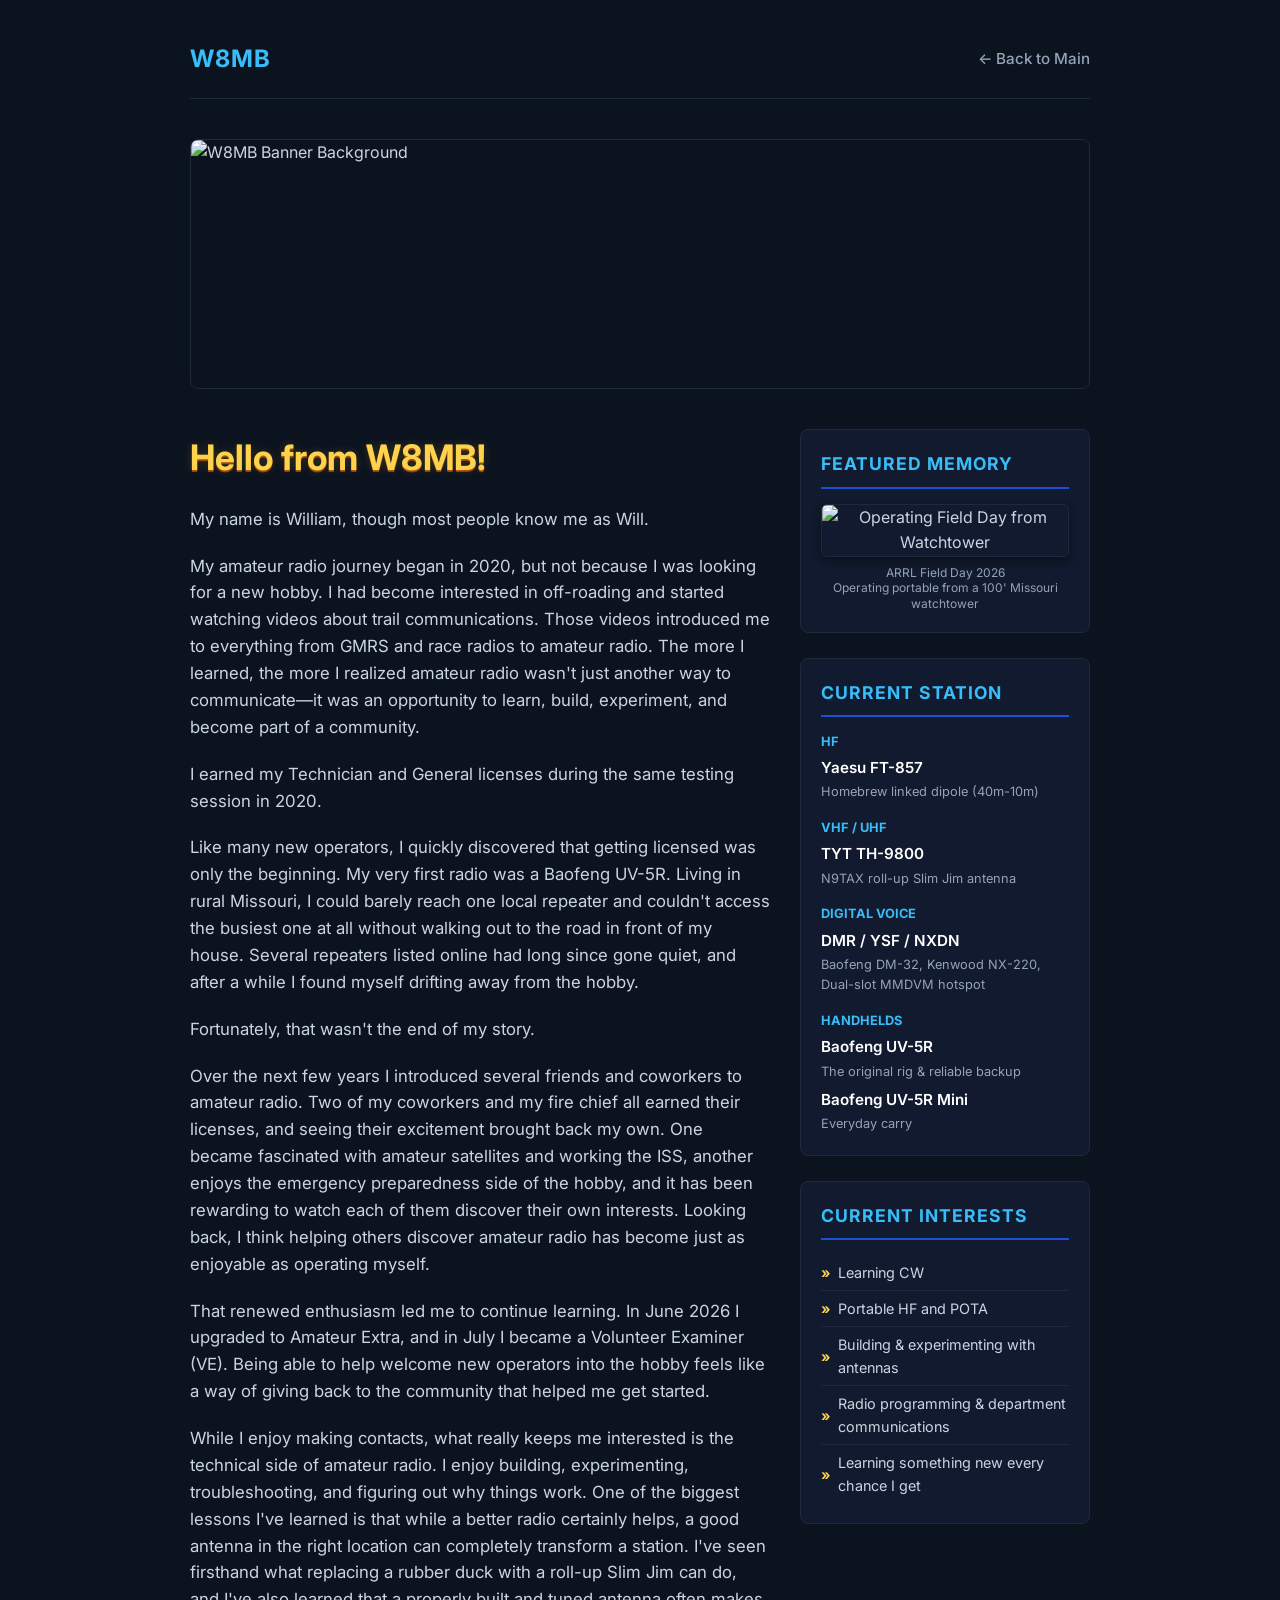
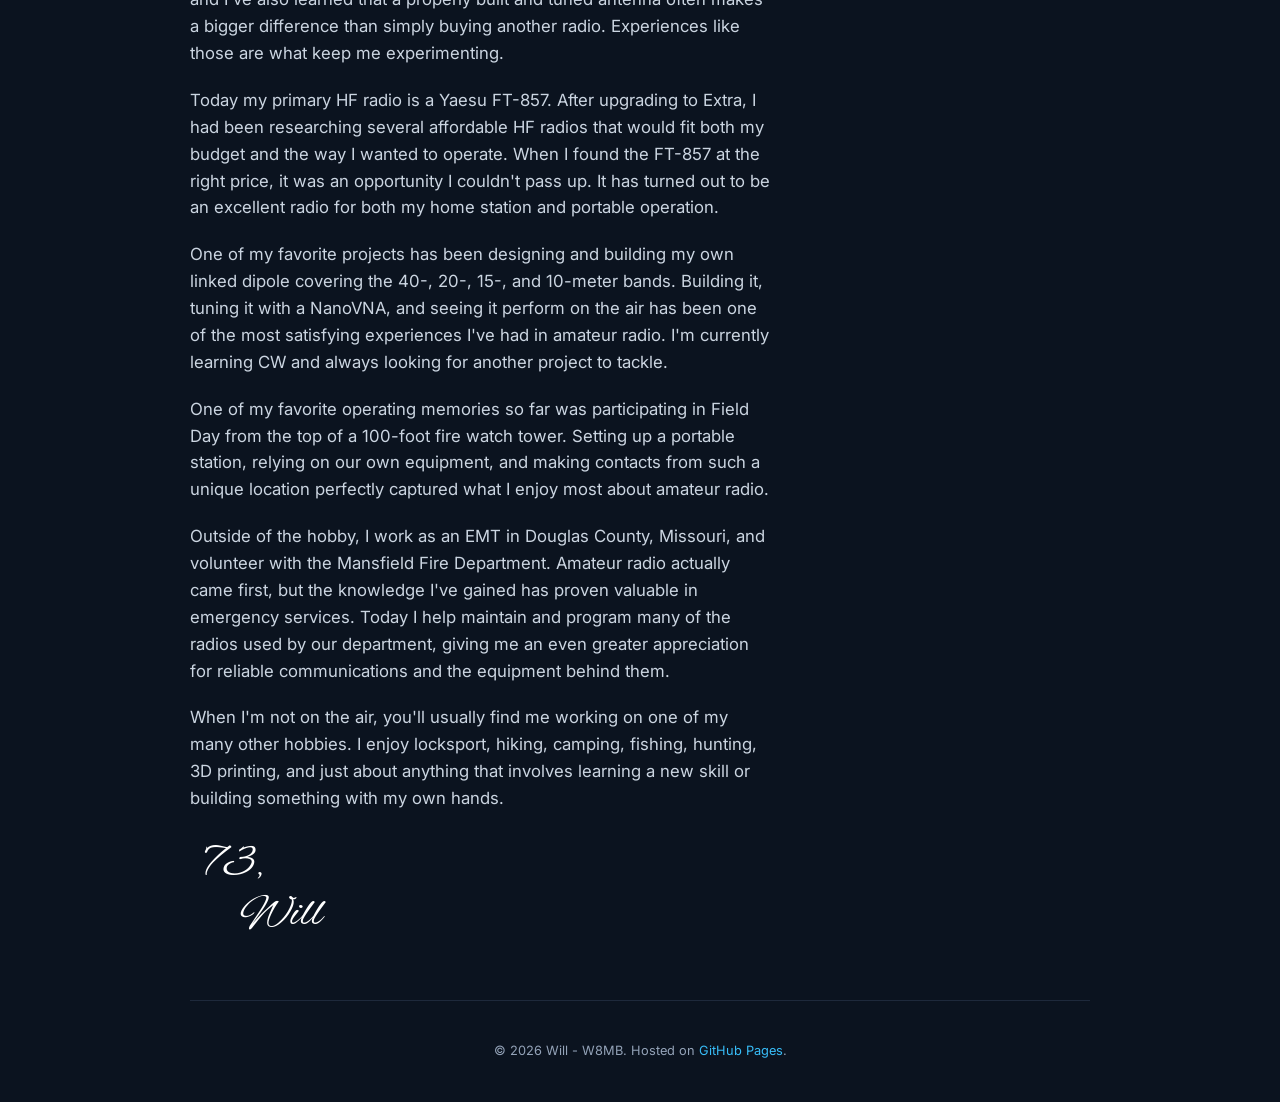
==== about.html @ 71087295 "Create about.html" ====
<!DOCTYPE html>
<html lang="en">
<head>
    <meta charset="UTF-8">
    <meta name="viewport" content="width=device-width, initial-scale=1.0">
    <title>About Me - W8MB</title>
    
    <!-- Google Fonts for Styling -->
    <link rel="preconnect" href="https://fonts.googleapis.com">
    <link rel="preconnect" href="https://fonts.gstatic.com" crossorigin>
    <link href="https://fonts.googleapis.com/css2?family=Alex+Brush&family=Inter:wght@300;400;500;600;700&display=swap" rel="stylesheet">

    <style>
        :root {
            --bg-main: #0b131f;
            --bg-card: #111a2e;
            --bg-accent: #0f172a;
            --border-color: #1e293b;
            --text-primary: #ffffff;
            --text-secondary: #cbd5e1;
            --text-muted: #94a3b8;
            --color-blue: #38bdf8;
            --color-gold: #fcd34d;
            --color-gold-hover: #f59e0b;
        }

        * {
            box-sizing: border-box;
            margin: 0;
            padding: 0;
        }

        body {
            background-color: var(--bg-main);
            color: var(--text-secondary);
            font-family: 'Inter', sans-serif;
            line-height: 1.6;
            padding: 40px 20px;
        }

        .container {
            max-width: 900px;
            margin: 0 auto;
        }

        /* Navigation Header */
        header {
            display: flex;
            justify-content: space-between;
            align-items: center;
            padding-bottom: 20px;
            border-bottom: 1px solid var(--border-color);
            margin-bottom: 40px;
        }

        .logo-text {
            color: var(--color-blue);
            font-size: 1.5rem;
            font-weight: 700;
            letter-spacing: 1px;
            text-decoration: none;
        }

        .nav-links a {
            color: var(--text-muted);
            text-decoration: none;
            font-weight: 500;
            font-size: 0.95rem;
            transition: color 0.2s ease;
        }

        .nav-links a:hover {
            color: var(--text-primary);
        }

        /* Hero Banner */
        .hero-banner {
            width: 100%;
            height: 250px;
            border-radius: 8px;
            overflow: hidden;
            border: 1px solid var(--border-color);
            margin-bottom: 40px;
        }

        .hero-banner img {
            width: 100%;
            height: 100%;
            object-fit: cover;
        }

        /* Main Grid Layout */
        .grid-layout {
            display: grid;
            grid-template-columns: 2fr 1fr;
            gap: 30px;
        }

        @media (max-width: 768px) {
            .grid-layout {
                grid-template-columns: 1fr;
            }
            .hero-banner {
                height: 180px;
            }
        }

        /* Left Column Content */
        .bio-content h1 {
            color: var(--color-gold);
            font-size: 2.2rem;
            margin-bottom: 20px;
            font-weight: 700;
            text-shadow: 0px 1px 0px #b45309, 0px 2px 0px #92400e, 0px 0px 10px rgba(251,191,36,0.2);
        }

        .bio-content p {
            margin-bottom: 20px;
            font-size: 1.05rem;
            color: var(--text-secondary);
        }

        /* Signature Block */
        .signature-container {
            margin-top: 30px;
            padding-left: 10px;
        }

        .sig-valediction {
            font-family: 'Alex Brush', cursive;
            font-size: 2.8rem;
            color: var(--text-primary);
            line-height: 1.1;
        }

        .sig-name {
            font-family: 'Alex Brush', cursive;
            font-size: 2.8rem;
            color: var(--text-primary);
            padding-left: 40px;
            line-height: 1.1;
        }

        /* Sidebar Cards */
        .sidebar {
            display: flex;
            flex-direction: column;
            gap: 25px;
        }

        .card {
            background-color: var(--bg-card);
            border: 1px solid var(--border-color);
            border-radius: 8px;
            padding: 20px;
        }

        .card h2 {
            color: var(--color-blue);
            font-size: 1.1rem;
            text-transform: uppercase;
            letter-spacing: 1px;
            border-bottom: 2px solid #1d4ed8;
            padding-bottom: 8px;
            margin-bottom: 15px;
        }

        /* Station List Styling */
        .station-category {
            margin-bottom: 15px;
        }

        .station-category:last-child {
            margin-bottom: 0;
        }

        .cat-title {
            color: var(--color-blue);
            font-size: 0.8rem;
            font-weight: 700;
            text-transform: uppercase;
            margin-bottom: 4px;
        }

        .item-main {
            color: var(--text-primary);
            font-weight: 600;
            font-size: 0.95rem;
        }

        .item-sub {
            color: var(--text-muted);
            font-size: 0.8rem;
            margin-top: 2px;
        }

        /* Interest List */
        .interest-list {
            list-style: none;
        }

        .interest-list li {
            font-size: 0.9rem;
            padding: 6px 0;
            border-bottom: 1px solid #1e293b;
            display: flex;
            align-items: center;
        }

        .interest-list li:last-child {
            border-bottom: none;
        }

        .bullet-point {
            color: var(--color-gold);
            margin-right: 8px;
            font-weight: bold;
        }

        /* Feature Image Styling */
        .feature-image-wrapper {
            margin-top: 10px;
            text-align: center;
        }

        .feature-image-wrapper img {
            width: 100%;
            border-radius: 6px;
            border: 1px solid var(--border-color);
            box-shadow: 0 4px 10px rgba(0,0,0,0.4);
        }

        .image-caption {
            font-size: 0.75rem;
            color: var(--text-muted);
            margin-top: 8px;
            line-height: 1.3;
        }

        /* Footer */
        footer {
            text-align: center;
            padding-top: 40px;
            border-top: 1px solid var(--border-color);
            margin-top: 60px;
            font-size: 0.8rem;
            color: var(--text-muted);
        }

        footer a {
            color: var(--color-blue);
            text-decoration: none;
        }
    </style>
</head>
<body>

    <div class="container">
        
        <!-- Header Navigation -->
        <header>
            <a href="https://will-83.github.io/" class="logo-text">W8MB</a>
            <nav class="nav-links">
                <a href="https://will-83.github.io/">← Back to Main</a>
            </nav>
        </header>

        <!-- Dynamic Hero Banner (Using your QRZ header image) -->
        <div class="hero-banner">
            <img src="https://www.qrz.com/hampages/w8mb/00000018ec722fa1a2da70050785e3_2.jpg" alt="W8MB Banner Background">
        </div>

        <!-- Main Layout Split -->
        <div class="grid-layout">
            
            <!-- Left Bio Section -->
            <main class="bio-content">
                <h1>Hello from W8MB!</h1>
                
                <p>My name is William, though most people know me as Will.</p>

                <p>My amateur radio journey began in 2020, but not because I was looking for a new hobby. I had become interested in off-roading and started watching videos about trail communications. Those videos introduced me to everything from GMRS and race radios to amateur radio. The more I learned, the more I realized amateur radio wasn't just another way to communicate—it was an opportunity to learn, build, experiment, and become part of a community.</p>

                <p>I earned my Technician and General licenses during the same testing session in 2020.</p>

                <p>Like many new operators, I quickly discovered that getting licensed was only the beginning. My very first radio was a Baofeng UV-5R. Living in rural Missouri, I could barely reach one local repeater and couldn't access the busiest one at all without walking out to the road in front of my house. Several repeaters listed online had long since gone quiet, and after a while I found myself drifting away from the hobby.</p>

                <p>Fortunately, that wasn't the end of my story.</p>

                <p>Over the next few years I introduced several friends and coworkers to amateur radio. Two of my coworkers and my fire chief all earned their licenses, and seeing their excitement brought back my own. One became fascinated with amateur satellites and working the ISS, another enjoys the emergency preparedness side of the hobby, and it has been rewarding to watch each of them discover their own interests. Looking back, I think helping others discover amateur radio has become just as enjoyable as operating myself.</p>

                <p>That renewed enthusiasm led me to continue learning. In June 2026 I upgraded to Amateur Extra, and in July I became a Volunteer Examiner (VE). Being able to help welcome new operators into the hobby feels like a way of giving back to the community that helped me get started.</p>

                <p>While I enjoy making contacts, what really keeps me interested is the technical side of amateur radio. I enjoy building, experimenting, troubleshooting, and figuring out why things work. One of the biggest lessons I've learned is that while a better radio certainly helps, a good antenna in the right location can completely transform a station. I've seen firsthand what replacing a rubber duck with a roll-up Slim Jim can do, and I've also learned that a properly built and tuned antenna often makes a bigger difference than simply buying another radio. Experiences like those are what keep me experimenting.</p>

                <p>Today my primary HF radio is a Yaesu FT-857. After upgrading to Extra, I had been researching several affordable HF radios that would fit both my budget and the way I wanted to operate. When I found the FT-857 at the right price, it was an opportunity I couldn't pass up. It has turned out to be an excellent radio for both my home station and portable operation.</p>

                <p>One of my favorite projects has been designing and building my own linked dipole covering the 40-, 20-, 15-, and 10-meter bands. Building it, tuning it with a NanoVNA, and seeing it perform on the air has been one of the most satisfying experiences I've had in amateur radio. I'm currently learning CW and always looking for another project to tackle.</p>

                <p>One of my favorite operating memories so far was participating in Field Day from the top of a 100-foot fire watch tower. Setting up a portable station, relying on our own equipment, and making contacts from such a unique location perfectly captured what I enjoy most about amateur radio.</p>

                <p>Outside of the hobby, I work as an EMT in Douglas County, Missouri, and volunteer with the Mansfield Fire Department. Amateur radio actually came first, but the knowledge I've gained has proven valuable in emergency services. Today I help maintain and program many of the radios used by our department, giving me an even greater appreciation for reliable communications and the equipment behind them.</p>

                <p>When I'm not on the air, you'll usually find me working on one of my many other hobbies. I enjoy locksport, hiking, camping, fishing, hunting, 3D printing, and just about anything that involves learning a new skill or building something with my own hands.</p>

                <div class="signature-container">
                    <div class="sig-valediction">73,</div>
                    <div class="sig-name">Will</div>
                </div>
            </main>

            <!-- Right Sidebar Column -->
            <aside class="sidebar">
                
                <!-- Watchtower Image Feature Card -->
                <div class="card">
                    <h2>Featured Memory</h2>
                    <div class="feature-image-wrapper">
                        <img src="https://www.qrz.com/hampages/w8mb/FB_IMG_1783736399705.jpg" alt="Operating Field Day from Watchtower">
                        <div class="image-caption">ARRL Field Day 2026<br>Operating portable from a 100' Missouri watchtower</div>
                    </div>
                </div>

                <!-- Current Station Card -->
                <div class="card">
                    <h2>Current Station</h2>
                    
                    <div class="station-category">
                        <div class="cat-title">HF</div>
                        <div class="item-main">Yaesu FT-857</div>
                        <div class="item-sub">Homebrew linked dipole (40m-10m)</div>
                    </div>

                    <div class="station-category">
                        <div class="cat-title">VHF / UHF</div>
                        <div class="item-main">TYT TH-9800</div>
                        <div class="item-sub">N9TAX roll-up Slim Jim antenna</div>
                    </div>

                    <div class="station-category">
                        <div class="cat-title">Digital Voice</div>
                        <div class="item-main">DMR / YSF / NXDN</div>
                        <div class="item-sub">Baofeng DM-32, Kenwood NX-220, Dual-slot MMDVM hotspot</div>
                    </div>

                    <div class="station-category">
                        <div class="cat-title">Handhelds</div>
                        <div class="item-main">Baofeng UV-5R</div>
                        <div class="item-sub">The original rig & reliable backup</div>
                        <div style="margin-top: 6px;" class="item-main">Baofeng UV-5R Mini</div>
                        <div class="item-sub">Everyday carry</div>
                    </div>
                </div>

                <!-- Current Interests Card -->
                <div class="card">
                    <h2>Current Interests</h2>
                    <ul class="interest-list">
                        <li><span class="bullet-point">»</span> Learning CW</li>
                        <li><span class="bullet-point">»</span> Portable HF and POTA</li>
                        <li><span class="bullet-point">»</span> Building & experimenting with antennas</li>
                        <li><span class="bullet-point">»</span> Radio programming & department communications</li>
                        <li><span class="bullet-point">»</span> Learning something new every chance I get</li>
                    </ul>
                </div>

            </aside>

        </div>

        <!-- Footer -->
        <footer>
            <p>&copy; 2026 Will - W8MB. Hosted on <a href="https://will-83.github.io/" target="_blank">GitHub Pages</a>.</p>
        </footer>

    </div>

</body>
</html>
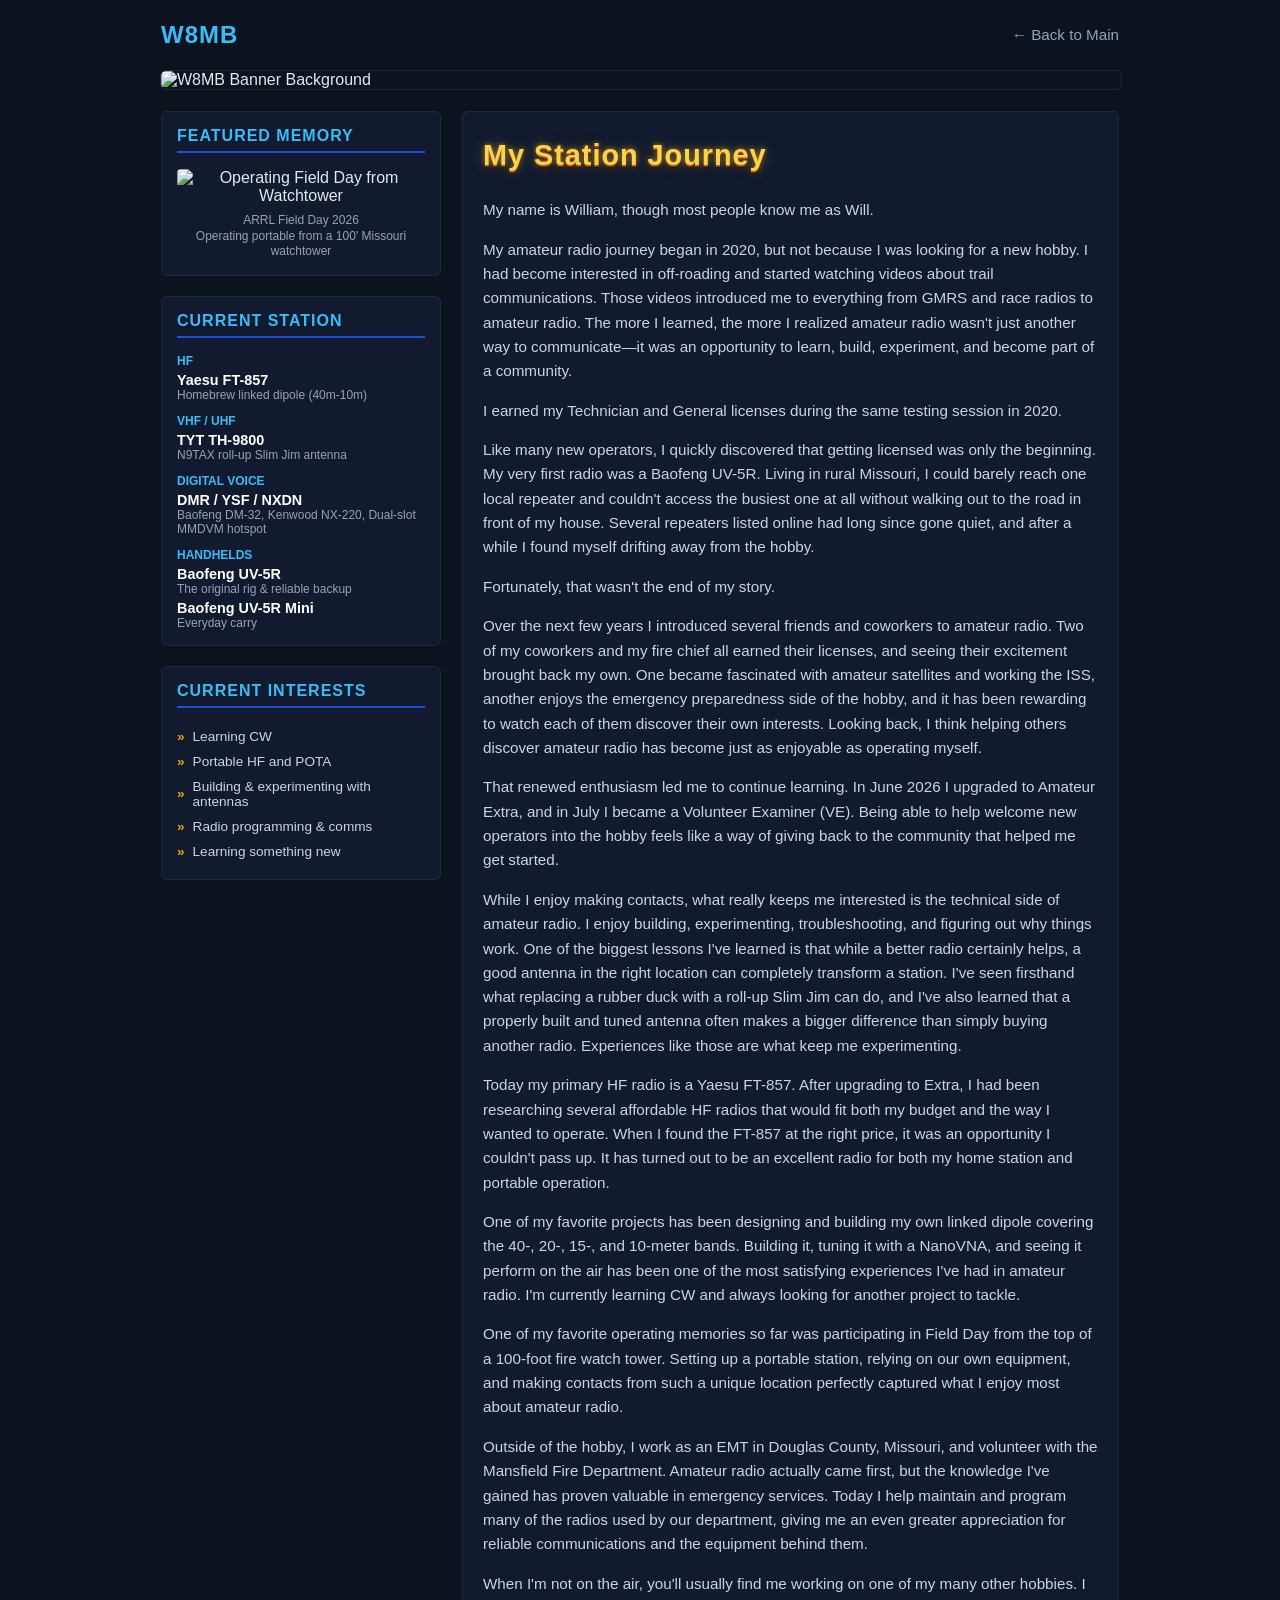
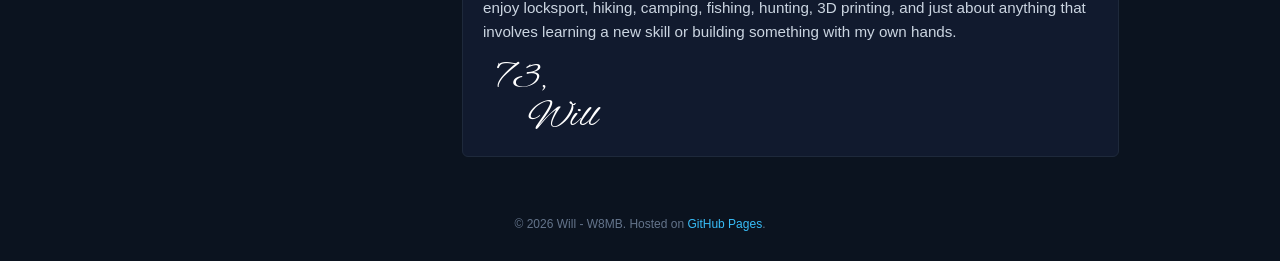
==== commit 3985bcec: "Update about.html" ====
--- a/about.html
+++ b/about.html
@@ -4,376 +4,145 @@
     <meta charset="UTF-8">
     <meta name="viewport" content="width=device-width, initial-scale=1.0">
     <title>About Me - W8MB</title>
-    
-    <!-- Google Fonts for Styling -->
+    <!-- Link to your shared external stylesheet -->
+    <link rel="stylesheet" href="style.css">
+    <!-- Google Fonts for the signature -->
     <link rel="preconnect" href="https://fonts.googleapis.com">
     <link rel="preconnect" href="https://fonts.gstatic.com" crossorigin>
-    <link href="https://fonts.googleapis.com/css2?family=Alex+Brush&family=Inter:wght@300;400;500;600;700&display=swap" rel="stylesheet">
-
-    <style>
-        :root {
-            --bg-main: #0b131f;
-            --bg-card: #111a2e;
-            --bg-accent: #0f172a;
-            --border-color: #1e293b;
-            --text-primary: #ffffff;
-            --text-secondary: #cbd5e1;
-            --text-muted: #94a3b8;
-            --color-blue: #38bdf8;
-            --color-gold: #fcd34d;
-            --color-gold-hover: #f59e0b;
-        }
-
-        * {
-            box-sizing: border-box;
-            margin: 0;
-            padding: 0;
-        }
-
-        body {
-            background-color: var(--bg-main);
-            color: var(--text-secondary);
-            font-family: 'Inter', sans-serif;
-            line-height: 1.6;
-            padding: 40px 20px;
-        }
-
-        .container {
-            max-width: 900px;
-            margin: 0 auto;
-        }
-
-        /* Navigation Header */
-        header {
-            display: flex;
-            justify-content: space-between;
-            align-items: center;
-            padding-bottom: 20px;
-            border-bottom: 1px solid var(--border-color);
-            margin-bottom: 40px;
-        }
-
-        .logo-text {
-            color: var(--color-blue);
-            font-size: 1.5rem;
-            font-weight: 700;
-            letter-spacing: 1px;
-            text-decoration: none;
-        }
-
-        .nav-links a {
-            color: var(--text-muted);
-            text-decoration: none;
-            font-weight: 500;
-            font-size: 0.95rem;
-            transition: color 0.2s ease;
-        }
-
-        .nav-links a:hover {
-            color: var(--text-primary);
-        }
-
-        /* Hero Banner */
-        .hero-banner {
-            width: 100%;
-            height: 250px;
-            border-radius: 8px;
-            overflow: hidden;
-            border: 1px solid var(--border-color);
-            margin-bottom: 40px;
-        }
-
-        .hero-banner img {
-            width: 100%;
-            height: 100%;
-            object-fit: cover;
-        }
-
-        /* Main Grid Layout */
-        .grid-layout {
-            display: grid;
-            grid-template-columns: 2fr 1fr;
-            gap: 30px;
-        }
-
-        @media (max-width: 768px) {
-            .grid-layout {
-                grid-template-columns: 1fr;
-            }
-            .hero-banner {
-                height: 180px;
-            }
-        }
-
-        /* Left Column Content */
-        .bio-content h1 {
-            color: var(--color-gold);
-            font-size: 2.2rem;
-            margin-bottom: 20px;
-            font-weight: 700;
-            text-shadow: 0px 1px 0px #b45309, 0px 2px 0px #92400e, 0px 0px 10px rgba(251,191,36,0.2);
-        }
-
-        .bio-content p {
-            margin-bottom: 20px;
-            font-size: 1.05rem;
-            color: var(--text-secondary);
-        }
-
-        /* Signature Block */
-        .signature-container {
-            margin-top: 30px;
-            padding-left: 10px;
-        }
-
-        .sig-valediction {
-            font-family: 'Alex Brush', cursive;
-            font-size: 2.8rem;
-            color: var(--text-primary);
-            line-height: 1.1;
-        }
-
-        .sig-name {
-            font-family: 'Alex Brush', cursive;
-            font-size: 2.8rem;
-            color: var(--text-primary);
-            padding-left: 40px;
-            line-height: 1.1;
-        }
-
-        /* Sidebar Cards */
-        .sidebar {
-            display: flex;
-            flex-direction: column;
-            gap: 25px;
-        }
-
-        .card {
-            background-color: var(--bg-card);
-            border: 1px solid var(--border-color);
-            border-radius: 8px;
-            padding: 20px;
-        }
-
-        .card h2 {
-            color: var(--color-blue);
-            font-size: 1.1rem;
-            text-transform: uppercase;
-            letter-spacing: 1px;
-            border-bottom: 2px solid #1d4ed8;
-            padding-bottom: 8px;
-            margin-bottom: 15px;
-        }
-
-        /* Station List Styling */
-        .station-category {
-            margin-bottom: 15px;
-        }
-
-        .station-category:last-child {
-            margin-bottom: 0;
-        }
-
-        .cat-title {
-            color: var(--color-blue);
-            font-size: 0.8rem;
-            font-weight: 700;
-            text-transform: uppercase;
-            margin-bottom: 4px;
-        }
-
-        .item-main {
-            color: var(--text-primary);
-            font-weight: 600;
-            font-size: 0.95rem;
-        }
-
-        .item-sub {
-            color: var(--text-muted);
-            font-size: 0.8rem;
-            margin-top: 2px;
-        }
-
-        /* Interest List */
-        .interest-list {
-            list-style: none;
-        }
-
-        .interest-list li {
-            font-size: 0.9rem;
-            padding: 6px 0;
-            border-bottom: 1px solid #1e293b;
-            display: flex;
-            align-items: center;
-        }
-
-        .interest-list li:last-child {
-            border-bottom: none;
-        }
-
-        .bullet-point {
-            color: var(--color-gold);
-            margin-right: 8px;
-            font-weight: bold;
-        }
-
-        /* Feature Image Styling */
-        .feature-image-wrapper {
-            margin-top: 10px;
-            text-align: center;
-        }
-
-        .feature-image-wrapper img {
-            width: 100%;
-            border-radius: 6px;
-            border: 1px solid var(--border-color);
-            box-shadow: 0 4px 10px rgba(0,0,0,0.4);
-        }
-
-        .image-caption {
-            font-size: 0.75rem;
-            color: var(--text-muted);
-            margin-top: 8px;
-            line-height: 1.3;
-        }
-
-        /* Footer */
-        footer {
-            text-align: center;
-            padding-top: 40px;
-            border-top: 1px solid var(--border-color);
-            margin-top: 60px;
-            font-size: 0.8rem;
-            color: var(--text-muted);
-        }
-
-        footer a {
-            color: var(--color-blue);
-            text-decoration: none;
-        }
-    </style>
+    <link href="https://fonts.googleapis.com/css2?family=Alex+Brush&display=swap" rel="stylesheet">
 </head>
 <body>
 
-    <div class="container">
-        
-        <!-- Header Navigation -->
-        <header>
-            <a href="https://will-83.github.io/" class="logo-text">W8MB</a>
-            <nav class="nav-links">
-                <a href="https://will-83.github.io/">← Back to Main</a>
-            </nav>
-        </header>
+<div class="main-wrapper">
+    
+    <!-- NAVIGATION HEADER -->
+    <table role="presentation" class="layout-table" style="margin-bottom: 20px;">
+        <tr>
+            <td style="vertical-align: middle;">
+                <a href="index.html" class="logo-text" style="color: #38bdf8; font-size: 1.5rem; font-weight: 700; letter-spacing: 1px; text-decoration: none;">W8MB</a>
+            </td>
+            <td style="text-align: right; vertical-align: middle;">
+                <a href="index.html" style="color: #94a3b8; text-decoration: none; font-weight: 500; font-size: 0.95rem;">← Back to Main</a>
+            </td>
+        </tr>
+    </table>
 
-        <!-- Dynamic Hero Banner (Using your QRZ header image) -->
-        <div class="hero-banner">
-            <img src="https://www.qrz.com/hampages/w8mb/00000018ec722fa1a2da70050785e3_2.jpg" alt="W8MB Banner Background">
-        </div>
+    <!-- HERO BANNER -->
+    <div class="header-banner">
+        <img src="https://www.qrz.com/hampages/w8mb/00000018ec722fa1a2da70050785e3_2.jpg" alt="W8MB Banner Background">
+    </div>
 
-        <!-- Main Layout Split -->
-        <div class="grid-layout">
-            
-            <!-- Left Bio Section -->
-            <main class="bio-content">
-                <h1>Hello from W8MB!</h1>
+    <!-- MAIN BODY LAYOUT -->
+    <table role="presentation" class="layout-table">
+        <tr>
+            <!-- LEFT SIDEBAR -->
+            <td class="sidebar-col">
                 
-                <p>My name is William, though most people know me as Will.</p>
-
-                <p>My amateur radio journey began in 2020, but not because I was looking for a new hobby. I had become interested in off-roading and started watching videos about trail communications. Those videos introduced me to everything from GMRS and race radios to amateur radio. The more I learned, the more I realized amateur radio wasn't just another way to communicate—it was an opportunity to learn, build, experiment, and become part of a community.</p>
-
-                <p>I earned my Technician and General licenses during the same testing session in 2020.</p>
-
-                <p>Like many new operators, I quickly discovered that getting licensed was only the beginning. My very first radio was a Baofeng UV-5R. Living in rural Missouri, I could barely reach one local repeater and couldn't access the busiest one at all without walking out to the road in front of my house. Several repeaters listed online had long since gone quiet, and after a while I found myself drifting away from the hobby.</p>
-
-                <p>Fortunately, that wasn't the end of my story.</p>
-
-                <p>Over the next few years I introduced several friends and coworkers to amateur radio. Two of my coworkers and my fire chief all earned their licenses, and seeing their excitement brought back my own. One became fascinated with amateur satellites and working the ISS, another enjoys the emergency preparedness side of the hobby, and it has been rewarding to watch each of them discover their own interests. Looking back, I think helping others discover amateur radio has become just as enjoyable as operating myself.</p>
-
-                <p>That renewed enthusiasm led me to continue learning. In June 2026 I upgraded to Amateur Extra, and in July I became a Volunteer Examiner (VE). Being able to help welcome new operators into the hobby feels like a way of giving back to the community that helped me get started.</p>
-
-                <p>While I enjoy making contacts, what really keeps me interested is the technical side of amateur radio. I enjoy building, experimenting, troubleshooting, and figuring out why things work. One of the biggest lessons I've learned is that while a better radio certainly helps, a good antenna in the right location can completely transform a station. I've seen firsthand what replacing a rubber duck with a roll-up Slim Jim can do, and I've also learned that a properly built and tuned antenna often makes a bigger difference than simply buying another radio. Experiences like those are what keep me experimenting.</p>
-
-                <p>Today my primary HF radio is a Yaesu FT-857. After upgrading to Extra, I had been researching several affordable HF radios that would fit both my budget and the way I wanted to operate. When I found the FT-857 at the right price, it was an opportunity I couldn't pass up. It has turned out to be an excellent radio for both my home station and portable operation.</p>
-
-                <p>One of my favorite projects has been designing and building my own linked dipole covering the 40-, 20-, 15-, and 10-meter bands. Building it, tuning it with a NanoVNA, and seeing it perform on the air has been one of the most satisfying experiences I've had in amateur radio. I'm currently learning CW and always looking for another project to tackle.</p>
-
-                <p>One of my favorite operating memories so far was participating in Field Day from the top of a 100-foot fire watch tower. Setting up a portable station, relying on our own equipment, and making contacts from such a unique location perfectly captured what I enjoy most about amateur radio.</p>
-
-                <p>Outside of the hobby, I work as an EMT in Douglas County, Missouri, and volunteer with the Mansfield Fire Department. Amateur radio actually came first, but the knowledge I've gained has proven valuable in emergency services. Today I help maintain and program many of the radios used by our department, giving me an even greater appreciation for reliable communications and the equipment behind them.</p>
-
-                <p>When I'm not on the air, you'll usually find me working on one of my many other hobbies. I enjoy locksport, hiking, camping, fishing, hunting, 3D printing, and just about anything that involves learning a new skill or building something with my own hands.</p>
-
-                <div class="signature-container">
-                    <div class="sig-valediction">73,</div>
-                    <div class="sig-name">Will</div>
-                </div>
-            </main>
-
-            <!-- Right Sidebar Column -->
-            <aside class="sidebar">
-                
-                <!-- Watchtower Image Feature Card -->
+                <!-- FEATURED MEMORY -->
                 <div class="card">
-                    <h2>Featured Memory</h2>
-                    <div class="feature-image-wrapper">
-                        <img src="https://www.qrz.com/hampages/w8mb/FB_IMG_1783736399705.jpg" alt="Operating Field Day from Watchtower">
-                        <div class="image-caption">ARRL Field Day 2026<br>Operating portable from a 100' Missouri watchtower</div>
+                    <h3 class="section-title">Featured Memory</h3>
+                    <div class="feature-image-wrapper" style="margin-top: 10px; text-align: center;">
+                        <img src="https://www.qrz.com/hampages/w8mb/FB_IMG_1783736399705.jpg" alt="Operating Field Day from Watchtower" class="status-img" style="border-radius: 4px;" />
+                        <div class="img-caption" style="font-size: 0.75rem; color: #94a3b8; margin-top: 8px; line-height: 1.3;">
+                            ARRL Field Day 2026<br>Operating portable from a 100' Missouri watchtower
+                        </div>
                     </div>
                 </div>
 
-                <!-- Current Station Card -->
+                <!-- CURRENT STATION CARD -->
                 <div class="card">
-                    <h2>Current Station</h2>
+                    <h3 class="section-title">Current Station</h3>
                     
-                    <div class="station-category">
-                        <div class="cat-title">HF</div>
-                        <div class="item-main">Yaesu FT-857</div>
-                        <div class="item-sub">Homebrew linked dipole (40m-10m)</div>
+                    <div class="sidebar-row" style="display: block; margin-bottom: 12px;">
+                        <div class="grid-tag" style="font-size: 0.75rem; color: #38bdf8; font-weight: bold; text-transform: uppercase;">HF</div>
+                        <div style="color: #ffffff; font-weight: 600; font-size: 0.9rem;">Yaesu FT-857</div>
+                        <div style="color: #94a3b8; font-size: 0.75rem;">Homebrew linked dipole (40m-10m)</div>
                     </div>
 
-                    <div class="station-category">
-                        <div class="cat-title">VHF / UHF</div>
-                        <div class="item-main">TYT TH-9800</div>
-                        <div class="item-sub">N9TAX roll-up Slim Jim antenna</div>
+                    <div class="sidebar-row" style="display: block; margin-bottom: 12px;">
+                        <div class="grid-tag" style="font-size: 0.75rem; color: #38bdf8; font-weight: bold; text-transform: uppercase;">VHF / UHF</div>
+                        <div style="color: #ffffff; font-weight: 600; font-size: 0.9rem;">TYT TH-9800</div>
+                        <div style="color: #94a3b8; font-size: 0.75rem;">N9TAX roll-up Slim Jim antenna</div>
                     </div>
 
-                    <div class="station-category">
-                        <div class="cat-title">Digital Voice</div>
-                        <div class="item-main">DMR / YSF / NXDN</div>
-                        <div class="item-sub">Baofeng DM-32, Kenwood NX-220, Dual-slot MMDVM hotspot</div>
+                    <div class="sidebar-row" style="display: block; margin-bottom: 12px;">
+                        <div class="grid-tag" style="font-size: 0.75rem; color: #38bdf8; font-weight: bold; text-transform: uppercase;">Digital Voice</div>
+                        <div style="color: #ffffff; font-weight: 600; font-size: 0.9rem;">DMR / YSF / NXDN</div>
+                        <div style="color: #94a3b8; font-size: 0.75rem;">Baofeng DM-32, Kenwood NX-220, Dual-slot MMDVM hotspot</div>
                     </div>
 
-                    <div class="station-category">
-                        <div class="cat-title">Handhelds</div>
-                        <div class="item-main">Baofeng UV-5R</div>
-                        <div class="item-sub">The original rig & reliable backup</div>
-                        <div style="margin-top: 6px;" class="item-main">Baofeng UV-5R Mini</div>
-                        <div class="item-sub">Everyday carry</div>
+                    <div class="sidebar-row" style="display: block; margin-bottom: 0;">
+                        <div class="grid-tag" style="font-size: 0.75rem; color: #38bdf8; font-weight: bold; text-transform: uppercase;">Handhelds</div>
+                        <div style="color: #ffffff; font-weight: 600; font-size: 0.9rem;">Baofeng UV-5R</div>
+                        <div style="color: #94a3b8; font-size: 0.75rem; margin-bottom: 4px;">The original rig & reliable backup</div>
+                        <div style="color: #ffffff; font-weight: 600; font-size: 0.9rem;">Baofeng UV-5R Mini</div>
+                        <div style="color: #94a3b8; font-size: 0.75rem;">Everyday carry</div>
                     </div>
                 </div>
 
-                <!-- Current Interests Card -->
+                <!-- CURRENT INTERESTS CARD -->
                 <div class="card">
-                    <h2>Current Interests</h2>
-                    <ul class="interest-list">
-                        <li><span class="bullet-point">»</span> Learning CW</li>
-                        <li><span class="bullet-point">»</span> Portable HF and POTA</li>
-                        <li><span class="bullet-point">»</span> Building & experimenting with antennas</li>
-                        <li><span class="bullet-point">»</span> Radio programming & department communications</li>
-                        <li><span class="bullet-point">»</span> Learning something new every chance I get</li>
+                    <h3 class="section-title">Current Interests</h3>
+                    <ul class="interests-list">
+                        <li><span>»</span> Learning CW</li>
+                        <li><span>»</span> Portable HF and POTA</li>
+                        <li><span>»</span> Building & experimenting with antennas</li>
+                        <li><span>»</span> Radio programming & comms</li>
+                        <li><span>»</span> Learning something new</li>
                     </ul>
                 </div>
 
-            </aside>
+            </td>
 
-        </div>
+            <!-- RIGHT MAIN CONTENT -->
+            <td class="main-col">
+                
+                <!-- BIO MAIN CARD -->
+                <div class="card padding-lg" style="line-height: 1.6; color: #cbd5e1; font-size: 0.95rem;">
+                    <h1 class="hello-header" style="font-size: 1.8rem; margin-bottom: 20px;">My Station Journey</h1>
+                    
+                    <p style="margin-bottom: 15px;">My name is William, though most people know me as Will.</p>
 
-        <!-- Footer -->
-        <footer>
-            <p>&copy; 2026 Will - W8MB. Hosted on <a href="https://will-83.github.io/" target="_blank">GitHub Pages</a>.</p>
-        </footer>
+                    <p style="margin-bottom: 15px;">My amateur radio journey began in 2020, but not because I was looking for a new hobby. I had become interested in off-roading and started watching videos about trail communications. Those videos introduced me to everything from GMRS and race radios to amateur radio. The more I learned, the more I realized amateur radio wasn't just another way to communicate—it was an opportunity to learn, build, experiment, and become part of a community.</p>
 
+                    <p style="margin-bottom: 15px;">I earned my Technician and General licenses during the same testing session in 2020.</p>
+
+                    <p style="margin-bottom: 15px;">Like many new operators, I quickly discovered that getting licensed was only the beginning. My very first radio was a Baofeng UV-5R. Living in rural Missouri, I could barely reach one local repeater and couldn't access the busiest one at all without walking out to the road in front of my house. Several repeaters listed online had long since gone quiet, and after a while I found myself drifting away from the hobby.</p>
+
+                    <p style="margin-bottom: 15px;">Fortunately, that wasn't the end of my story.</p>
+
+                    <p style="margin-bottom: 15px;">Over the next few years I introduced several friends and coworkers to amateur radio. Two of my coworkers and my fire chief all earned their licenses, and seeing their excitement brought back my own. One became fascinated with amateur satellites and working the ISS, another enjoys the emergency preparedness side of the hobby, and it has been rewarding to watch each of them discover their own interests. Looking back, I think helping others discover amateur radio has become just as enjoyable as operating myself.</p>
+
+                    <p style="margin-bottom: 15px;">That renewed enthusiasm led me to continue learning. In June 2026 I upgraded to Amateur Extra, and in July I became a Volunteer Examiner (VE). Being able to help welcome new operators into the hobby feels like a way of giving back to the community that helped me get started.</p>
+
+                    <p style="margin-bottom: 15px;">While I enjoy making contacts, what really keeps me interested is the technical side of amateur radio. I enjoy building, experimenting, troubleshooting, and figuring out why things work. One of the biggest lessons I've learned is that while a better radio certainly helps, a good antenna in the right location can completely transform a station. I've seen firsthand what replacing a rubber duck with a roll-up Slim Jim can do, and I've also learned that a properly built and tuned antenna often makes a bigger difference than simply buying another radio. Experiences like those are what keep me experimenting.</p>
+
+                    <p style="margin-bottom: 15px;">Today my primary HF radio is a Yaesu FT-857. After upgrading to Extra, I had been researching several affordable HF radios that would fit both my budget and the way I wanted to operate. When I found the FT-857 at the right price, it was an opportunity I couldn't pass up. It has turned out to be an excellent radio for both my home station and portable operation.</p>
+
+                    <p style="margin-bottom: 15px;">One of my favorite projects has been designing and building my own linked dipole covering the 40-, 20-, 15-, and 10-meter bands. Building it, tuning it with a NanoVNA, and seeing it perform on the air has been one of the most satisfying experiences I've had in amateur radio. I'm currently learning CW and always looking for another project to tackle.</p>
+
+                    <p style="margin-bottom: 15px;">One of my favorite operating memories so far was participating in Field Day from the top of a 100-foot fire watch tower. Setting up a portable station, relying on our own equipment, and making contacts from such a unique location perfectly captured what I enjoy most about amateur radio.</p>
+
+                    <p style="margin-bottom: 15px;">Outside of the hobby, I work as an EMT in Douglas County, Missouri, and volunteer with the Mansfield Fire Department. Amateur radio actually came first, but the knowledge I've gained has proven valuable in emergency services. Today I help maintain and program many of the radios used by our department, giving me an even greater appreciation for reliable communications and the equipment behind them.</p>
+
+                    <p style="margin-bottom: 15px;">When I'm not on the air, you'll usually find me working on one of my many other hobbies. I enjoy locksport, hiking, camping, fishing, hunting, 3D printing, and just about anything that involves learning a new skill or building something with my own hands.</p>
+
+                    <!-- Hand Written Signature block -->
+                    <div class="signature">
+                        <span class="sig-73">73,</span><br>
+                        <span class="sig-name">Will</span>
+                    </div>
+                </div>
+
+            </td>
+        </tr>
+    </table>
+
+    <!-- CLEAN COPYRIGHT FOOTER -->
+    <div class="footer-copyright">
+        &copy; 2026 Will - W8MB. Hosted on <a href="https://will-83.github.io/" target="_blank" style="color: #38bdf8; text-decoration: none;">GitHub Pages</a>.
     </div>
+</div>
 
 </body>
 </html>
--- a/style.css
+++ b/style.css
@@ -0,0 +1,494 @@
+/* ==========================================================================
+   GLOBAL STYLES
+   ========================================================================== */
+body {
+    background-color: #0b131f;
+    color: #e2e8f0;
+    font-family: 'Segoe UI', Tahoma, Geneva, Verdana, sans-serif;
+    margin: 0;
+    padding: 0;
+}
+
+.main-wrapper {
+    max-width: 1000px;
+    margin: 0 auto;
+    padding: 20px;
+    box-sizing: border-box;
+}
+
+/* ==========================================================================
+   HEADER BANNER
+   ========================================================================== */
+.header-banner {
+    margin-bottom: 20px;
+    width: 100%;
+}
+
+.header-banner img {
+    width: 100%;
+    height: auto;
+    border-radius: 6px;
+    border: 1px solid #1e293b;
+    display: block;
+}
+
+/* ==========================================================================
+   LAYOUT STRUCTURE (Using Presentation Tables for Robust Compatibility)
+   ========================================================================== */
+.layout-table {
+    width: 100%;
+    border-collapse: collapse;
+    border: none;
+    margin: 0;
+    padding: 0;
+}
+
+.sidebar-col {
+    width: 280px;
+    vertical-align: top;
+    padding-right: 20px;
+    padding-bottom: 20px;
+}
+
+.main-col {
+    vertical-align: top;
+    padding-bottom: 20px;
+}
+
+/* ==========================================================================
+   COMMON CARDS & TITLES
+   ========================================================================== */
+.card {
+    background-color: #111a2e;
+    border: 1px solid #1e293b;
+    border-radius: 6px;
+    padding: 15px;
+    margin-bottom: 20px;
+    box-sizing: border-box;
+}
+
+.padding-lg {
+    padding: 20px;
+}
+
+.section-title {
+    color: #38bdf8;
+    margin-top: 0;
+    border-bottom: 2px solid #1d4ed8;
+    padding-bottom: 6px;
+    font-size: 1rem;
+    letter-spacing: 1px;
+    text-transform: uppercase;
+}
+
+.section-heading {
+    color: #38bdf8;
+    margin-top: 0;
+    font-size: 1.3rem;
+    letter-spacing: 1px;
+}
+
+/* Utilities */
+.text-center { text-align: center; }
+.text-left { text-align: left; }
+.height-full { height: 100%; }
+
+/* ==========================================================================
+   SIDEBAR COMPONENTS
+   ========================================================================== */
+/* Row layouts */
+.sidebar-row {
+    display: flex;
+    justify-content: space-between;
+    margin-bottom: 10px;
+    font-size: 0.9rem;
+}
+
+.sidebar-row strong {
+    color: #ffffff;
+    font-weight: 500;
+}
+
+.sidebar-row span {
+    color: #94a3b8;
+}
+
+.bottom-border {
+    border-bottom: 1px solid #1e293b;
+    padding-bottom: 12px;
+    margin-bottom: 12px;
+}
+
+/* On the Air Image */
+.status-img {
+    max-width: 100%;
+    height: auto;
+    display: block;
+}
+
+/* Quick Links Button */
+.btn {
+    display: block;
+    background-color: #1e293b;
+    color: #ffffff;
+    text-align: center;
+    padding: 10px;
+    margin-bottom: 8px;
+    border-radius: 4px;
+    text-decoration: none;
+    font-size: 0.9rem;
+    border: 1px solid #334155;
+    font-weight: bold;
+    transition: background-color 0.2s ease;
+}
+
+.btn:hover {
+    background-color: #334155;
+}
+
+/* Propagation */
+.prop-link {
+    display: block;
+    margin: 0 auto;
+}
+
+.prop-img {
+    width: 100%;
+    height: auto;
+    border-radius: 4px;
+    border: none;
+    display: block;
+}
+
+/* Find Me */
+.email-text {
+    color: #38bdf8;
+    font-weight: 500;
+    font-size: 0.75rem;
+}
+
+.social-row {
+    align-items: center;
+    margin-bottom: 0;
+}
+
+.social-icons {
+    display: flex;
+    gap: 15px;
+    align-items: center;
+}
+
+.social-icons a {
+    text-decoration: none;
+    display: inline-block;
+    vertical-align: middle;
+}
+
+.social-icon {
+    width: 20px;
+    height: 20px;
+    /* Custom blue SVG tint styling matching theme color */
+    filter: invert(74%) sepia(35%) saturate(1973%) hue-rotate(178deg) brightness(101%) contrast(98%);
+    transition: opacity 0.2s ease;
+}
+
+.social-icon:hover {
+    opacity: 0.8;
+}
+
+/* ==========================================================================
+   MAIN PANEL - HELLO / BIO CARD
+   ========================================================================== */
+.hello-header {
+    color: #fcd34d;
+    font-family: inherit;
+    margin-top: 0;
+    font-size: 1.3rem;
+    letter-spacing: 1px;
+    font-weight: bold;
+    text-shadow: 0px 1px 0px #b45309, 
+                 0px 2px 0px #92400e, 
+                 0px 3px 1px rgba(0,0,0,0.5), 
+                 0px 0px 5px rgba(251,191,36,0.6), 
+                 0px 0px 15px rgba(251,191,36,0.3);
+}
+
+.inner-layout-table {
+    width: 100%;
+    border-collapse: collapse;
+    border: none;
+}
+
+.bio-text-cell {
+    vertical-align: top;
+    padding-right: 20px;
+    font-size: 0.95rem;
+    line-height: 1.6;
+    color: #cbd5e1;
+}
+
+.bio-img-cell {
+    width: 250px;
+    vertical-align: top;
+    text-align: center;
+}
+
+.bio-img {
+    max-width: 100%;
+    height: auto;
+    border-radius: 4px;
+}
+
+.img-caption {
+    font-size: 0.8rem;
+    color: #94a3b8;
+    margin-top: 8px;
+    line-height: 1.3;
+}
+
+/* Station Journey Link */
+.station-journey-link {
+    margin: 15px 0;
+    font-family: Arial, sans-serif;
+    font-size: 0.95rem;
+    color: #cbd5e1;
+    line-height: 1.6;
+    text-align: center;
+}
+
+.station-journey-link a {
+    color: #38bdf8;
+    font-weight: bold;
+    text-decoration: underline;
+    margin-left: 5px;
+}
+
+.station-journey-link a:hover {
+    color: #60a5fa;
+}
+
+/* Handwritten Signature block */
+.signature {
+    display: block;
+    margin-top: 15px;
+    padding-left: 10px;
+    line-height: 1.0;
+}
+
+.sig-73 {
+    font-family: 'Alex Brush', cursive;
+    font-size: 2.4rem;
+    color: #ffffff;
+    font-weight: normal;
+    font-style: normal;
+}
+
+.sig-name {
+    font-family: 'Alex Brush', cursive;
+    font-size: 2.4rem;
+    color: #ffffff;
+    font-weight: normal;
+    font-style: normal;
+    padding-left: 35px;
+}
+
+/* ==========================================================================
+   MAIN PANEL - STATION SECTORS (4-COL GRID)
+   ========================================================================== */
+.station-grid-table {
+    width: 100%;
+    border-collapse: collapse;
+    border: none;
+}
+
+.grid-cell {
+    width: 25%;
+    padding: 6px;
+    vertical-align: top;
+}
+
+.grid-card {
+    background-color: #0f172a;
+    padding: 12px;
+    border-radius: 4px;
+    border: 1px solid #1e293b;
+    height: 120px; /* Slight buffer to prevent overflow */
+}
+
+.grid-tag {
+    color: #38bdf8;
+    font-size: 0.8rem;
+    font-weight: bold;
+    text-transform: uppercase;
+    margin-bottom: 4px;
+}
+
+.grid-title {
+    font-size: 0.9rem;
+    color: #ffffff;
+    font-weight: bold;
+}
+
+.grid-desc {
+    font-size: 0.75rem;
+    color: #94a3b8;
+    margin-top: 2px;
+}
+
+.spacing-top {
+    margin-top: 8px;
+}
+
+/* ==========================================================================
+   MAIN PANEL - LATEST PROJECTS (3-COL GRID)
+   ========================================================================== */
+.projects-grid-table {
+    width: 100%;
+    border-collapse: collapse;
+    border: none;
+}
+
+.project-cell {
+    width: 33.3%;
+    padding: 6px;
+    vertical-align: top;
+}
+
+.project-card {
+    background-color: #0f172a;
+    border: 1px solid #1e293b;
+    border-radius: 6px;
+    overflow: hidden;
+    height: 220px;
+}
+
+.project-card img {
+    width: 100%;
+    height: 110px;
+    object-fit: cover;
+    display: block;
+}
+
+.project-card-body {
+    padding: 10px;
+}
+
+.project-title {
+    font-size: 0.9rem;
+    font-weight: bold;
+    color: #ffffff;
+    margin-bottom: 4px;
+}
+
+.project-desc {
+    font-size: 0.75rem;
+    color: #94a3b8;
+    line-height: 1.4;
+}
+
+/* ==========================================================================
+   MAIN PANEL - TIMELINE & OFF THE AIR (SPLIT TABLE)
+   ========================================================================== */
+.split-table {
+    width: 100%;
+    border-collapse: collapse;
+    border: none;
+}
+
+.split-cell {
+    width: 50%;
+    vertical-align: top;
+}
+
+.padding-right { padding-right: 10px; }
+.padding-left { padding-left: 10px; }
+
+/* Timeline block */
+.timeline {
+    position: relative;
+    padding-left: 15px;
+    border-left: 2px solid #1e293b;
+}
+
+.timeline-item {
+    position: relative;
+    margin-bottom: 12px;
+}
+
+.timeline-item.no-margin {
+    margin-bottom: 0;
+}
+
+.timeline-year {
+    font-size: 0.85rem;
+    font-weight: bold;
+    color: #38bdf8;
+}
+
+.timeline-desc {
+    font-size: 0.8rem;
+    color: #cbd5e1;
+}
+
+/* Interests bullet list override */
+.interests-list {
+    list-style: none;
+    padding: 0;
+    margin: 0;
+}
+
+.interests-list li {
+    font-size: 0.85rem;
+    padding: 5px 0;
+    color: #cbd5e1;
+    display: flex;
+    align-items: center;
+}
+
+.interests-list li span {
+    color: #f59e0b;
+    margin-right: 8px;
+    font-weight: bold;
+}
+
+/* ==========================================================================
+   FOOTER SECTIONS
+   ========================================================================== */
+.footer-affiliations {
+    background-color: #111a2e;
+    border: 1px solid #1e293b;
+    border-radius: 6px;
+    padding: 20px;
+    margin-top: 20px;
+    display: flex;
+    justify-content: space-around;
+    align-items: center;
+    flex-wrap: wrap;
+    text-align: center;
+}
+
+.logo-item {
+    margin: 10px;
+    min-width: 150px;
+}
+
+.logo-item a {
+    display: inline-block;
+    text-decoration: none;
+}
+
+.logo-item img {
+    height: 55px;
+    width: auto;
+    display: block;
+    border: none;
+    filter: drop-shadow(0px 4px 6px rgba(0,0,0,0.4));
+}
+
+.footer-copyright {
+    text-align: center;
+    font-size: 0.75rem;
+    color: #64748b;
+    margin-top: 20px;
+    padding-bottom: 10px;
+}
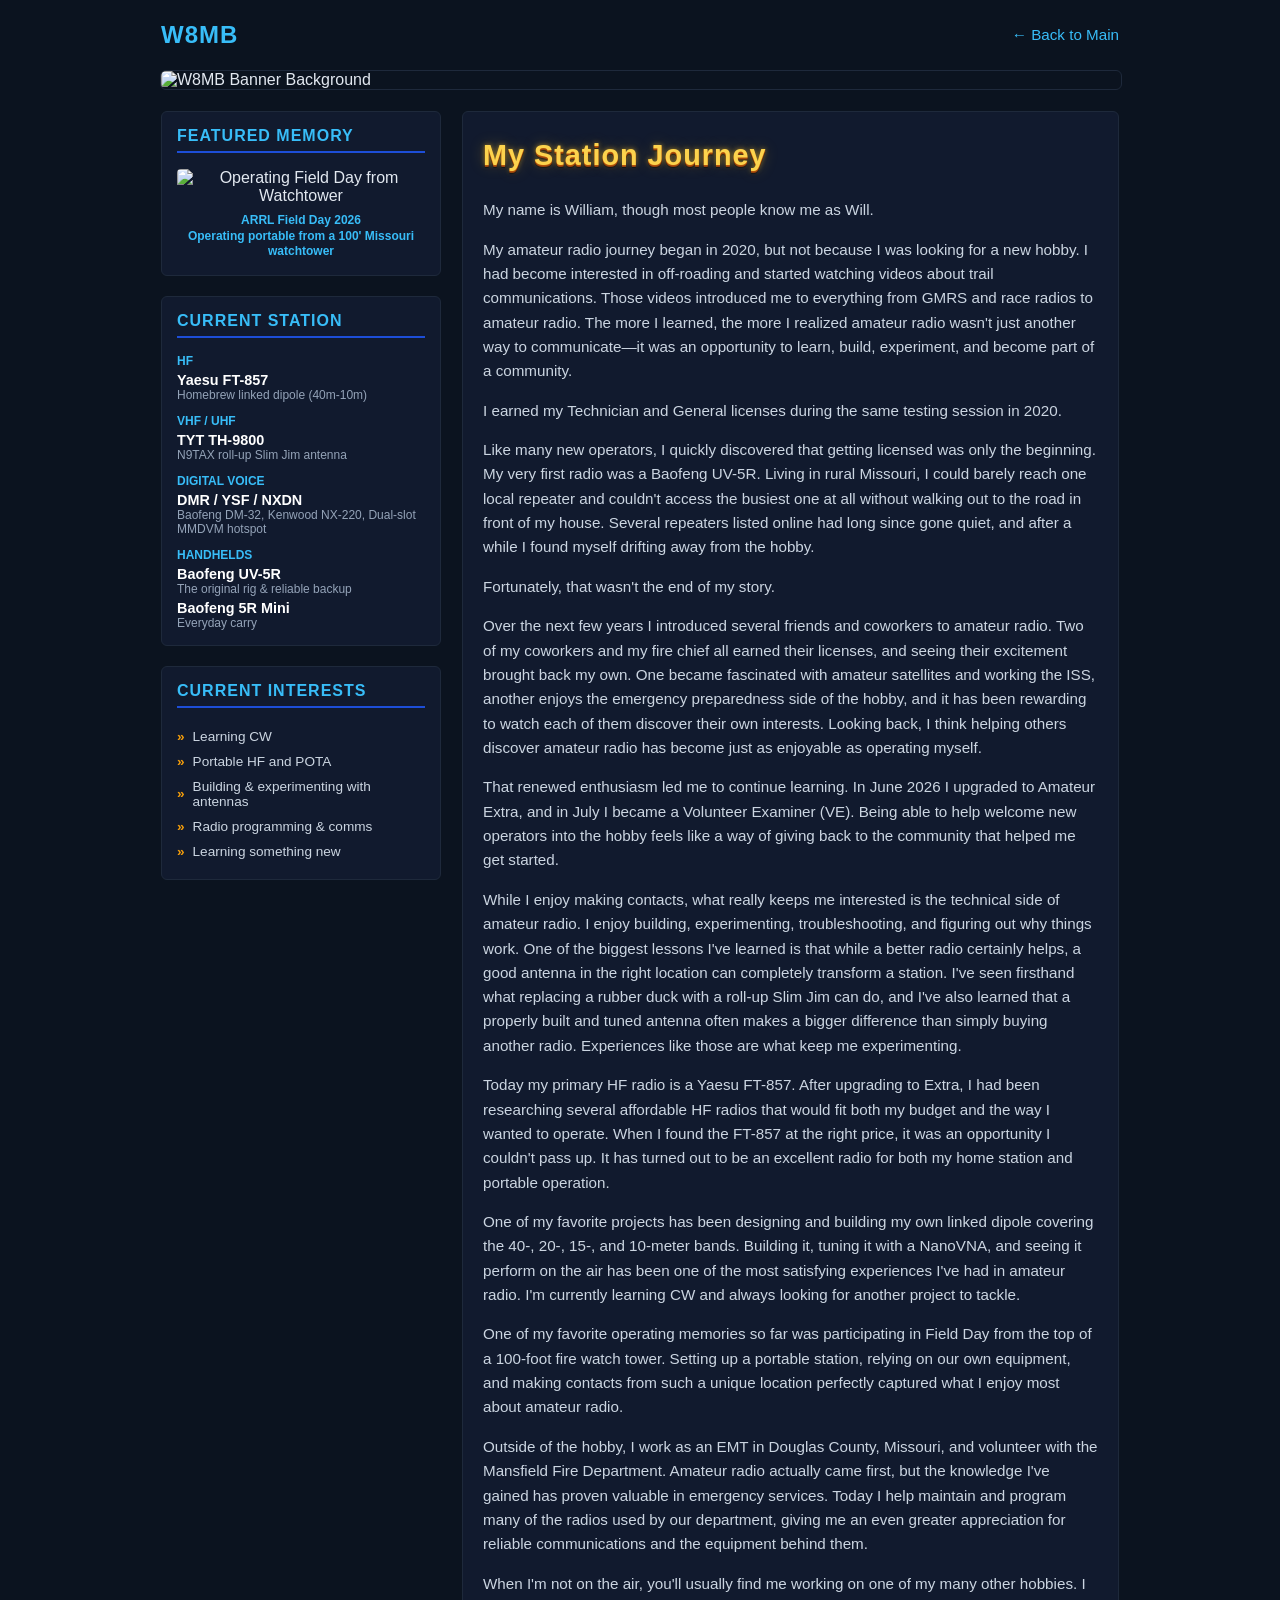
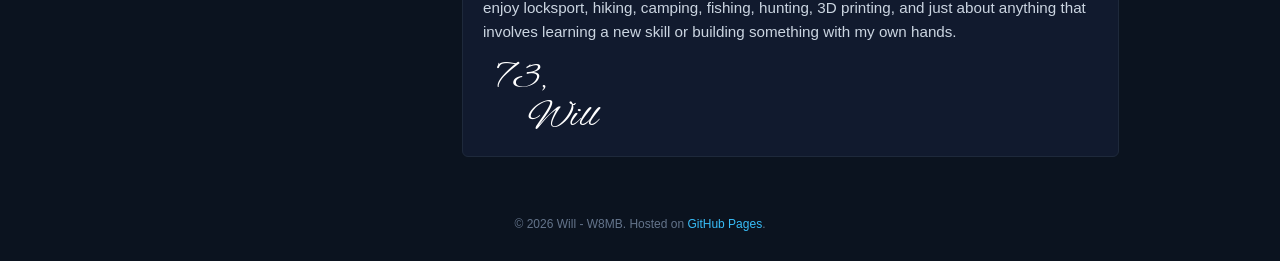
==== commit 8d8b3b03: "Add files via upload" ====
--- a/about.html
+++ b/about.html
@@ -75,7 +75,7 @@
                         <div class="grid-tag" style="font-size: 0.75rem; color: #38bdf8; font-weight: bold; text-transform: uppercase;">Handhelds</div>
                         <div style="color: #ffffff; font-weight: 600; font-size: 0.9rem;">Baofeng UV-5R</div>
                         <div style="color: #94a3b8; font-size: 0.75rem; margin-bottom: 4px;">The original rig & reliable backup</div>
-                        <div style="color: #ffffff; font-weight: 600; font-size: 0.9rem;">Baofeng UV-5R Mini</div>
+                        <div style="color: #ffffff; font-weight: 600; font-size: 0.9rem;">Baofeng 5R Mini</div>
                         <div style="color: #94a3b8; font-size: 0.75rem;">Everyday carry</div>
                     </div>
                 </div>
--- a/style.css
+++ b/style.css
@@ -41,6 +41,7 @@
     border: none;
     margin: 0;
     padding: 0;
+    table-layout: fixed;
 }
 
 .sidebar-col {
@@ -56,7 +57,7 @@
 }
 
 /* ==========================================================================
-   COMMON CARDS & TITLES
+   COMMON CARDS & TYPOGRAPHY HIERARCHY
    ========================================================================== */
 .card {
     background-color: #111a2e;
@@ -71,6 +72,40 @@
     padding: 20px;
 }
 
+/* 1. Static Headings (Clean, high-contrast off-white) */
+.section-heading, 
+h2, 
+h3:not(.section-title) {
+    color: #f1f5f9; /* Slate 100 - static structural elements */
+    margin-top: 0;
+    font-size: 1.3rem;
+    letter-spacing: 1px;
+}
+
+/* 2. Interactive Links & Linked Headings (FORCE bright blue/cyan) */
+a, 
+a *,
+.section-heading a,
+h2 a,
+h3 a,
+.projects-grid-table a {
+    color: #38bdf8 !important; /* Forces interactive headings back to blue */
+    text-decoration: none;
+    transition: color 0.2s ease-in-out;
+}
+
+/* Hover/Focus States for all links */
+a:hover, 
+a:hover *,
+.section-heading a:hover,
+h2 a:hover,
+.projects-grid-table a:hover {
+    color: #7dd3fc !important; /* Lighter sky blue on hover */
+    text-decoration: underline;
+    opacity: 1;
+}
+
+/* Sidebar Section Headers (Upper Case Category Markers) */
 .section-title {
     color: #38bdf8;
     margin-top: 0;
@@ -81,13 +116,6 @@
     text-transform: uppercase;
 }
 
-.section-heading {
-    color: #38bdf8;
-    margin-top: 0;
-    font-size: 1.3rem;
-    letter-spacing: 1px;
-}
-
 /* Utilities */
 .text-center { text-align: center; }
 .text-left { text-align: left; }
@@ -130,7 +158,7 @@
 .btn {
     display: block;
     background-color: #1e293b;
-    color: #ffffff;
+    color: #ffffff !important;
     text-align: center;
     padding: 10px;
     margin-bottom: 8px;
@@ -144,6 +172,49 @@
 
 .btn:hover {
     background-color: #334155;
+    color: #38bdf8 !important;
+    text-decoration: none;
+}
+
+/* ==========================================================================
+   TOWER IMAGE & CAPTION LINK
+   ========================================================================== */
+.tower-link-container {
+    display: block;
+    text-decoration: none; 
+    color: inherit;
+}
+
+.img-caption {
+    font-size: 0.85rem;
+    color: #38bdf8 !important; /* Accent blue indicates interactive element */
+    font-weight: bold;
+    margin-top: 8px;
+    line-height: 1.4;
+    transition: color 0.2s ease;
+}
+
+.caption-subtext {
+    font-size: 0.75rem;
+    color: #94a3b8; /* Secondary description remains clean gray */
+    font-weight: normal;
+}
+
+/* Link Actions (Desktop Hover & Mobile Touch) */
+.tower-link-container:hover .img-caption,
+.tower-link-container:active .img-caption {
+    color: #60a5fa !important; 
+    text-decoration: underline;
+}
+
+.tower-link-container img {
+    transition: opacity 0.2s ease, border-color 0.2s ease;
+}
+
+.tower-link-container:hover img,
+.tower-link-container:active img {
+    opacity: 0.9;          /* Dimming gives instant mobile touch feedback */
+    border-color: #38bdf8; /* Changes border to accent blue */
 }
 
 /* Propagation */
@@ -237,13 +308,7 @@
     max-width: 100%;
     height: auto;
     border-radius: 4px;
-}
-
-.img-caption {
-    font-size: 0.8rem;
-    color: #94a3b8;
-    margin-top: 8px;
-    line-height: 1.3;
+    border: 1px solid #1e293b; /* Consistent borders */
 }
 
 /* Station Journey Link */
@@ -257,14 +322,14 @@
 }
 
 .station-journey-link a {
-    color: #38bdf8;
+    color: #38bdf8 !important;
     font-weight: bold;
     text-decoration: underline;
     margin-left: 5px;
 }
 
 .station-journey-link a:hover {
-    color: #60a5fa;
+    color: #60a5fa !important;
 }
 
 /* Handwritten Signature block */
@@ -312,7 +377,7 @@
     padding: 12px;
     border-radius: 4px;
     border: 1px solid #1e293b;
-    height: 120px; /* Slight buffer to prevent overflow */
+    height: 120px;
 }
 
 .grid-tag {
@@ -492,3 +557,107 @@
     margin-top: 20px;
     padding-bottom: 10px;
 }
+
+/* ==========================================================================
+   MOBILE MENU TOGGLE BUTTON (Desktop Hidden Setup)
+   ========================================================================== */
+.mobile-menu-btn {
+    display: none;
+}
+
+/* ==========================================================================
+   RESPONSIVE DESIGN (Locked Strictly to screens smaller than 768px)
+   ========================================================================== */
+@media screen and (max-width: 768px) {
+    .main-wrapper {
+        position: relative;
+        padding: 15px;
+    }
+
+    .mobile-menu-btn {
+        display: block !important;
+        position: absolute;
+        top: 25px;
+        right: 25px;
+        z-index: 10000;
+        background: #1e293b;
+        color: #38bdf8;
+        border: 1px solid #334155;
+        padding: 8px 14px;
+        border-radius: 6px;
+        font-size: 0.85rem;
+        font-weight: bold;
+        cursor: pointer;
+        box-shadow: 0 4px 6px rgba(0, 0, 0, 0.35);
+        transition: background-color 0.2s ease;
+    }
+
+    .mobile-menu-btn:hover {
+        background: #334155;
+    }
+
+    /* Table layout fallback rules strictly confined to mobile viewport */
+    .layout-table, 
+    .layout-table tbody, 
+    .layout-table tr {
+        display: block !important;
+        width: 100% !important;
+    }
+
+    .sidebar-col {
+        display: block !important;
+        position: fixed !important;
+        top: 0;
+        left: -290px;
+        width: 280px !important;
+        height: 100%;
+        background: #0f172a;
+        box-shadow: 5px 0 15px rgba(0,0,0,0.6);
+        z-index: 9999;
+        overflow-y: auto;
+        padding: 20px !important;
+        transition: left 0.3s ease-in-out;
+        box-sizing: border-box;
+    }
+
+    .sidebar-col.drawer-open {
+        left: 0 !important;
+    }
+
+    .main-col {
+        display: block !important;
+        width: 100% !important;
+        padding: 0 !important;
+    }
+
+    .inner-layout-table, .inner-layout-table tbody, .inner-layout-table tr, .inner-layout-table td,
+    .station-grid-table, .station-grid-table tbody, .station-grid-table tr, .station-grid-table td,
+    .projects-grid-table, .projects-grid-table tbody, .projects-grid-table tr, .projects-grid-table td,
+    .split-table, .split-table tbody, .split-table tr, .split-table td {
+        display: block !important;
+        width: 100% !important;
+        padding-left: 0 !important;
+        padding-right: 0 !important;
+        box-sizing: border-box;
+    }
+
+    .grid-cell, .project-cell, .split-cell {
+        display: block !important;
+        width: 100% !important;
+    }
+
+    .grid-card, .project-card {
+        height: auto !important;
+        margin-bottom: 12px;
+    }
+
+    .padding-right { padding-right: 0 !important; }
+    .padding-left { padding-left: 0 !important; margin-top: 15px; }
+
+    .bio-img-cell {
+        display: block !important;
+        width: 100% !important;
+        margin-top: 15px;
+        text-align: center !important;
+    }
+}
